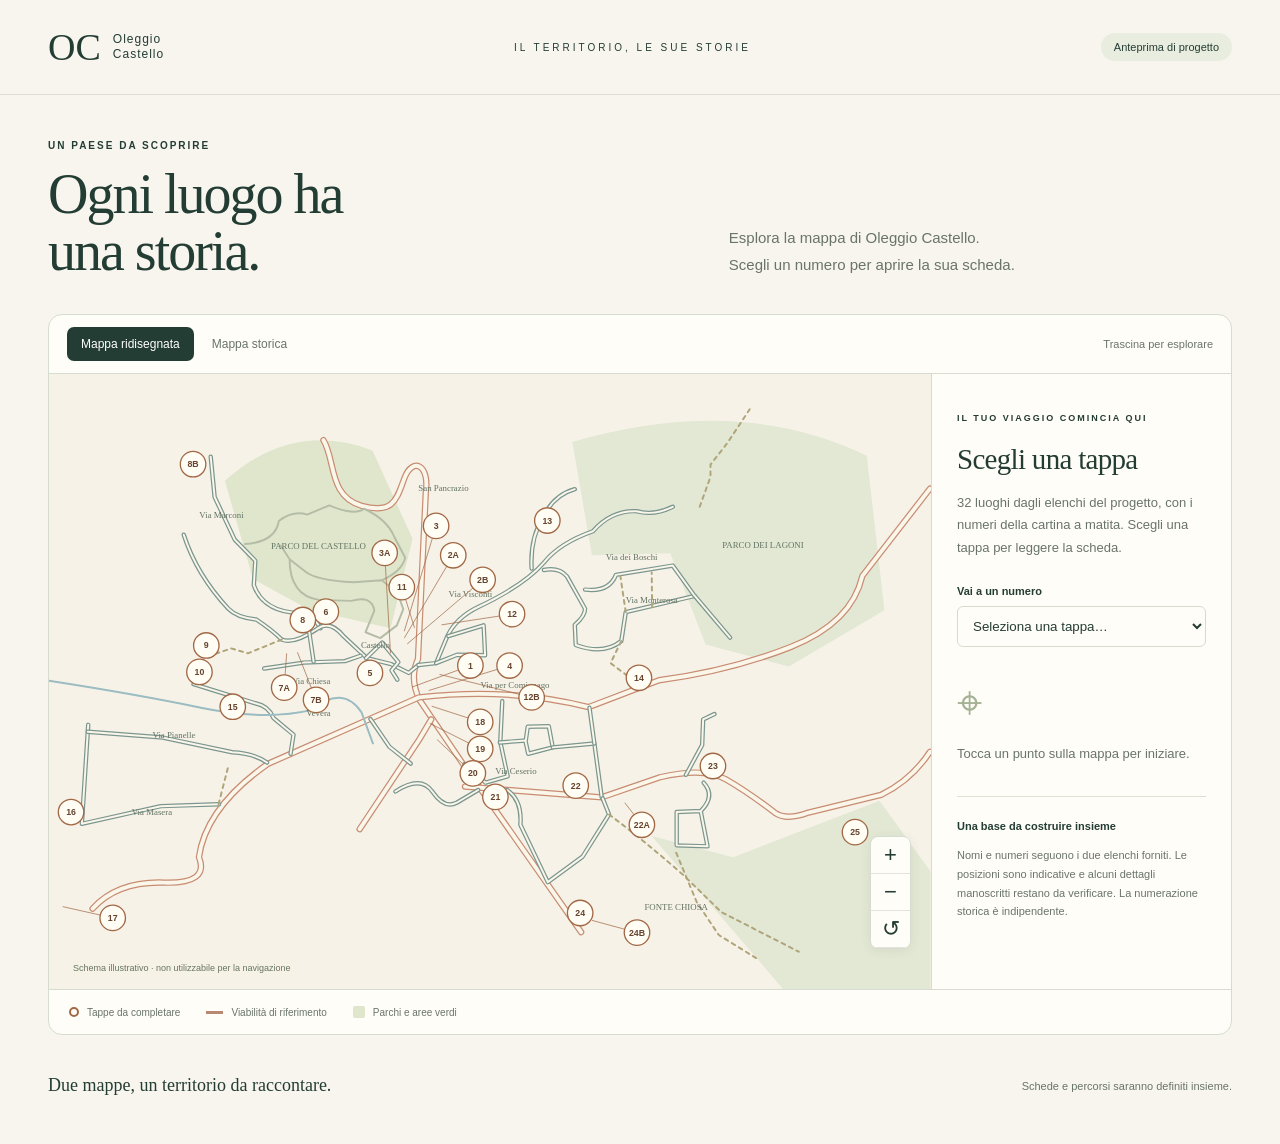
==== mappa/index.html @ 848aa06e "Add interactive places map below webapp heading" ====
<!doctype html>
<html lang="it"><head><meta charset="utf-8"><meta name="viewport" content="width=device-width, initial-scale=1"><title>Oleggio Castello · La mappa dei luoghi</title><link rel="stylesheet" href="mappa.css"></head>
<body><header><a class="brand" href="./">OC<span>Oleggio<br>Castello</span></a><span class="edition">IL TERRITORIO, LE SUE STORIE</span><span class="badge">Anteprima di progetto</span></header>
<main><section class="intro"><p class="eyebrow">UN PAESE DA SCOPRIRE</p><h1>Ogni luogo ha<br>una storia.</h1><p>Esplora la mappa di Oleggio Castello.<br>Scegli un numero per aprire la sua scheda.</p></section>
<section class="explorer" aria-label="Mappa dei luoghi"><div class="toolbar"><div class="tabs" role="group" aria-label="Vista della mappa"><button data-layer="clean" aria-pressed="true">Mappa ridisegnata</button><button data-layer="history" aria-pressed="false">Mappa storica</button></div><span class="map-hint">Trascina per esplorare</span></div>
<div class="workspace"><div class="canvas"><svg id="map" viewBox="0 0 1800 1255" aria-label="Mappa interattiva delle tappe di Oleggio Castello"><image id="base" href="assets/mappa.svg" width="1800" height="1255"/><g id="routes"></g><g id="pins"></g></svg><div class="zoom" aria-label="Controlli mappa"><button id="plus" aria-label="Ingrandisci">+</button><button id="minus" aria-label="Riduci">−</button><button id="reset" aria-label="Mostra tutta la mappa">↺</button></div><span class="canvas-note">Schema illustrativo · non utilizzabile per la navigazione</span></div>
<aside id="details" aria-live="polite"><p class="eyebrow">IL TUO VIAGGIO COMINCIA QUI</p><h2>Scegli una tappa</h2><p class="muted">32 luoghi dagli elenchi del progetto, con i numeri della cartina a matita. Scegli una tappa per leggere la scheda.</p><label for="point-list">Vai a un numero</label><select id="point-list"><option value="">Seleziona una tappa…</option></select><div id="card"><div class="empty-icon">⌖</div><p class="muted">Tocca un punto sulla mappa per iniziare.</p></div><div class="editor-note"><strong>Una base da costruire insieme</strong><p>Nomi e numeri seguono i due elenchi forniti. Le posizioni sono indicative e alcuni dettagli manoscritti restano da verificare. La numerazione storica è indipendente.</p></div></aside></div>
<div class="legend"><span><i class="dot"></i>Tappe da completare</span><span><i class="line"></i>Viabilità di riferimento</span><span><i class="park"></i>Parchi e aree verdi</span></div></section>
<footer><p>Due mappe, un territorio da raccontare.</p><span>Schede e percorsi saranno definiti insieme.</span></footer></main><script src="punti.js"></script><script src="mappa.js"></script></body></html>
---- mappa/mappa.css ----
:root{--ink:#243d34;--muted:#69746b;--cream:#f7f5ee;--gold:#ad6b46}*{box-sizing:border-box}body{margin:0;background:var(--cream);color:var(--ink);font-family:Segoe UI,Arial,sans-serif}header{max-width:1500px;margin:auto;padding:25px 48px;display:flex;align-items:center;justify-content:space-between;border-bottom:1px solid #dcded3}.brand{display:flex;align-items:center;gap:12px;text-decoration:none;color:inherit;font:38px Georgia,serif}.brand span{font:12px/1.25 Segoe UI,sans-serif;letter-spacing:1px}.edition{font-size:10px;letter-spacing:3px}.badge{font-size:11px;background:#e9eddf;border-radius:20px;padding:8px 13px}main{max-width:1500px;margin:auto;padding:0 48px}.intro{padding:45px 0 34px;display:grid;grid-template-columns:1.2fr 1fr;align-items:end}.eyebrow{font-size:10px;font-weight:600;letter-spacing:2px}.intro .eyebrow{grid-column:1/-1;margin:0 0 15px}h1{font:56px/1.02 Georgia,serif;letter-spacing:-2px;margin:0}.intro>p:last-child{font-size:15px;line-height:1.8;margin:0 0 2px 35px;color:var(--muted)}.explorer{border:1px solid #d6dccf;border-radius:14px;overflow:hidden;background:#fffdf7}.toolbar{display:flex;align-items:center;justify-content:space-between;padding:12px 18px;border-bottom:1px solid #d6dccf;gap:10px}.tabs{display:flex;gap:4px;flex-wrap:wrap}button{font:inherit;cursor:pointer}button:focus-visible,select:focus-visible{outline:3px solid #b9774d;outline-offset:3px}.tabs button{border:0;background:transparent;color:var(--muted);font-size:12px;border-radius:7px;padding:10px 14px}.tabs button[aria-pressed=true]{background:var(--ink);color:white}.map-hint{font-size:11px;color:var(--muted)}.workspace{display:grid;grid-template-columns:minmax(0,1fr) 300px}.canvas{position:relative;min-width:0;background:#f6f2e7}#map{display:block;width:100%;height:100%;min-height:570px;max-height:700px;touch-action:none;cursor:grab}#map:active{cursor:grabbing}.pin{cursor:pointer}.pin circle{fill:#fffdf4;stroke:#a26845;stroke-width:2.7;transition:fill .15s}.pin text{font:600 19px Segoe UI,sans-serif;fill:#66442f;pointer-events:none}.pin:hover circle,.pin.active circle,.pin:focus circle{fill:#a26845}.pin:hover text,.pin.active text,.pin:focus text{fill:#fff}.pin:focus{outline:none}.leader{stroke:#a26845;stroke-width:1.8;opacity:.8}.zoom{position:absolute;bottom:40px;left:20px;display:flex;flex-direction:column;box-shadow:0 2px 12px #243d3412;border:1px solid #d6dccf;border-radius:8px;overflow:hidden}.zoom button{border:0;border-bottom:1px solid #e2e3da;background:#fffdf7;color:var(--ink);width:39px;height:37px;font-size:22px}.canvas-note{position:absolute;bottom:12px;left:20px;font-size:9px;color:#667463;background:#f6f2e7d9;padding:4px;border-radius:3px;pointer-events:none}aside{padding:30px 25px;border-left:1px solid #d6dccf}aside .eyebrow{font-size:9px}h2{font:29px/1.15 Georgia,serif;letter-spacing:-.7px;margin:20px 0 15px}.muted{font-size:13px;line-height:1.75;color:var(--muted)}label{display:block;font-size:11px;font-weight:600;margin:25px 0 9px}select{width:100%;padding:11px;border:1px solid #d7dbce;background:#fffdf7;border-radius:6px;color:var(--ink)}.empty-icon{font-size:45px;color:#a4b194;margin-top:30px}.editor-note{border-top:1px solid #dce0d3;margin-top:30px;padding-top:20px;font-size:11px;color:var(--muted);line-height:1.7}.editor-note strong{color:var(--ink)}.editor-note p{margin-bottom:0}.card-number{margin-top:25px;background:#a26845;color:white;display:inline-block;padding:8px 12px;border-radius:7px;font-size:13px}.status{font-size:10px;text-transform:uppercase;letter-spacing:1px;color:#9a603e;margin-top:25px}.legend{display:flex;gap:26px;flex-wrap:wrap;padding:16px 20px;border-top:1px solid #d6dccf;font-size:10px;color:var(--muted)}.legend span{display:flex;align-items:center;gap:8px}.dot{width:10px;height:10px;border:2px solid #a26845;border-radius:50%}.line{width:17px;height:3px;background:#b88872}.park{width:12px;height:12px;background:#dfe6cc;border-radius:2px}footer{padding:22px 0 30px;display:flex;justify-content:space-between;align-items:center;font:18px Georgia,serif}footer span{font:11px Segoe UI,sans-serif;color:var(--muted)}@media(max-width:800px){header{padding:20px}.edition{display:none}main{padding:0 16px}.intro{padding-top:30px;display:block}h1{font-size:44px}.intro>p:last-child{margin:20px 0 0;font-size:13px}.workspace{grid-template-columns:1fr}.toolbar{padding:9px}.map-hint{display:none}.tabs button{padding:9px;font-size:10px}#map{min-height:360px;max-height:440px}aside{border-left:0;border-top:1px solid #d6dccf;padding:24px}.legend{gap:15px;font-size:9px}footer{display:block}footer p{margin-bottom:8px}.editor-note{margin-top:22px}}@media(prefers-reduced-motion:reduce){*{transition:none!important}}

.source-notes{font-size:12px}.position-note{font-size:10px;line-height:1.65;color:#69746b}.source-link{display:inline-block;font-size:11px;color:#805234;text-underline-offset:3px;margin:4px 0 10px}.pin text{font-size:18px}.zoom{left:auto;right:20px}

.place-photo{margin:20px 0}.place-photo img{display:block;width:100%;height:auto;border-radius:6px;border:1px solid #ded7c5}.place-photo a{display:block}.place-photo figcaption{font-size:10px;line-height:1.6;color:var(--muted);margin-top:8px}.citation{color:#805234;text-underline-offset:3px;font-size:11px}#card h3{font:22px/1.2 Georgia,serif;margin:27px 0 14px}.workspace{align-items:start}.canvas{align-self:stretch}aside{min-height:100%}

.embedded body{background:transparent}.embedded body>header,.embedded .intro,.embedded footer{display:none}.embedded main{padding:0;max-width:none}.embedded .explorer{border-radius:18px}.embedded .editor-note{display:none}
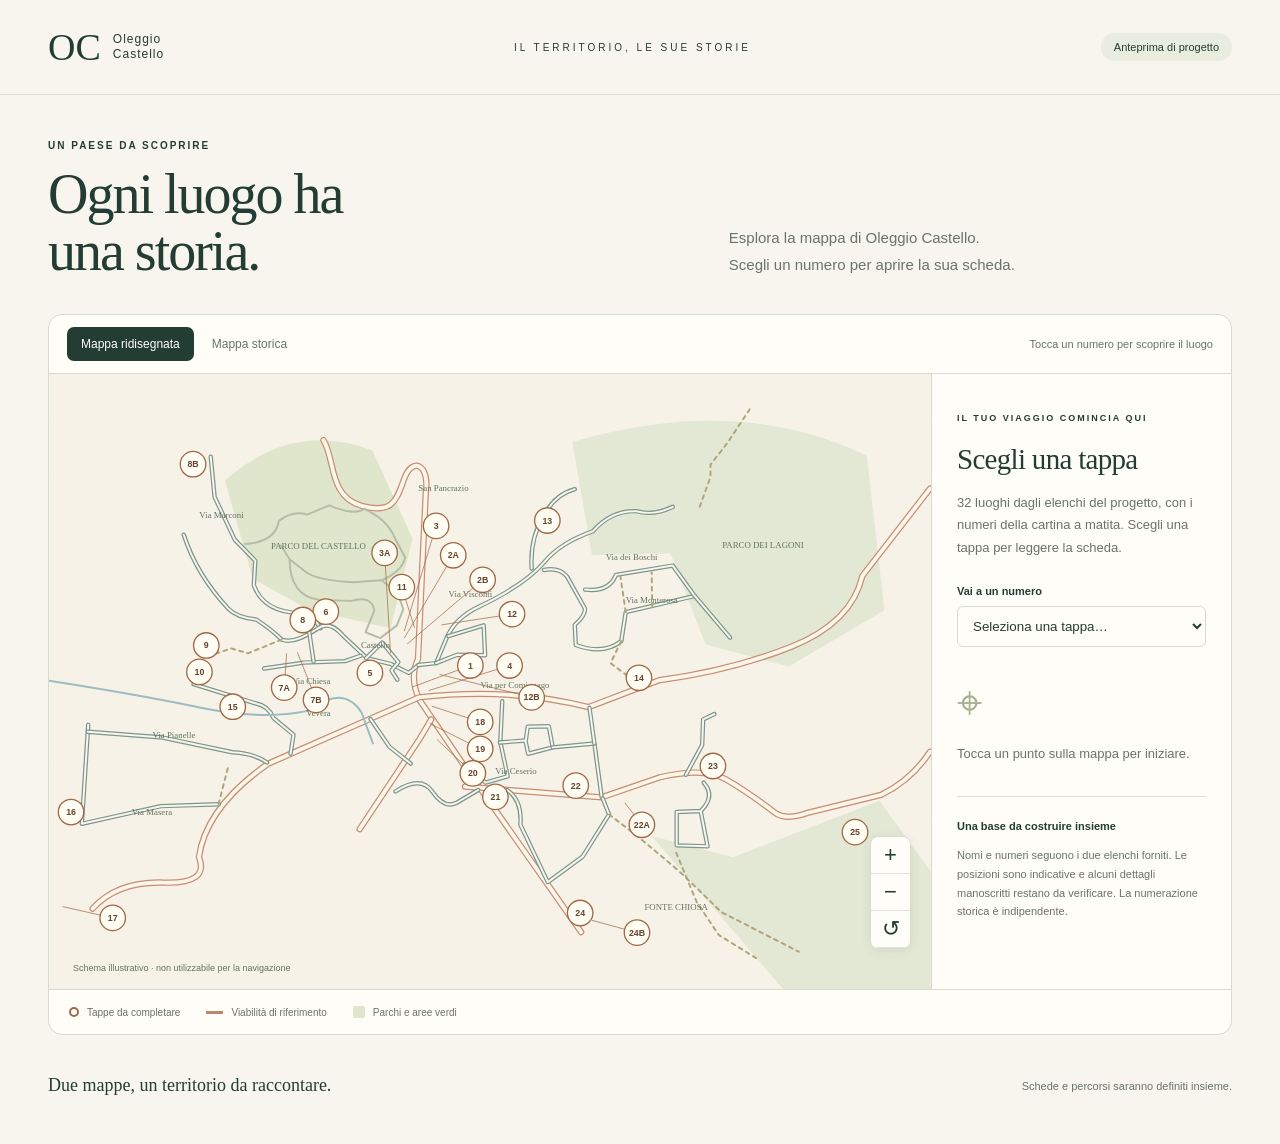
==== commit 3b5fbbc3: "Disable map dragging while keeping zoom and place selection" ====
--- a/mappa/index.html
+++ b/mappa/index.html
@@ -1,9 +1,9 @@
 <!doctype html>
-<html lang="it"><head><meta charset="utf-8"><meta name="viewport" content="width=device-width, initial-scale=1"><title>Oleggio Castello · La mappa dei luoghi</title><link rel="stylesheet" href="mappa.css"></head>
+<html lang="it"><head><meta charset="utf-8"><meta name="viewport" content="width=device-width, initial-scale=1"><title>Oleggio Castello · La mappa dei luoghi</title><link rel="stylesheet" href="mappa.css?v=fissa-zoom-1"></head>
 <body><header><a class="brand" href="./">OC<span>Oleggio<br>Castello</span></a><span class="edition">IL TERRITORIO, LE SUE STORIE</span><span class="badge">Anteprima di progetto</span></header>
 <main><section class="intro"><p class="eyebrow">UN PAESE DA SCOPRIRE</p><h1>Ogni luogo ha<br>una storia.</h1><p>Esplora la mappa di Oleggio Castello.<br>Scegli un numero per aprire la sua scheda.</p></section>
-<section class="explorer" aria-label="Mappa dei luoghi"><div class="toolbar"><div class="tabs" role="group" aria-label="Vista della mappa"><button data-layer="clean" aria-pressed="true">Mappa ridisegnata</button><button data-layer="history" aria-pressed="false">Mappa storica</button></div><span class="map-hint">Trascina per esplorare</span></div>
+<section class="explorer" aria-label="Mappa dei luoghi"><div class="toolbar"><div class="tabs" role="group" aria-label="Vista della mappa"><button data-layer="clean" aria-pressed="true">Mappa ridisegnata</button><button data-layer="history" aria-pressed="false">Mappa storica</button></div><span class="map-hint">Tocca un numero per scoprire il luogo</span></div>
 <div class="workspace"><div class="canvas"><svg id="map" viewBox="0 0 1800 1255" aria-label="Mappa interattiva delle tappe di Oleggio Castello"><image id="base" href="assets/mappa.svg" width="1800" height="1255"/><g id="routes"></g><g id="pins"></g></svg><div class="zoom" aria-label="Controlli mappa"><button id="plus" aria-label="Ingrandisci">+</button><button id="minus" aria-label="Riduci">−</button><button id="reset" aria-label="Mostra tutta la mappa">↺</button></div><span class="canvas-note">Schema illustrativo · non utilizzabile per la navigazione</span></div>
 <aside id="details" aria-live="polite"><p class="eyebrow">IL TUO VIAGGIO COMINCIA QUI</p><h2>Scegli una tappa</h2><p class="muted">32 luoghi dagli elenchi del progetto, con i numeri della cartina a matita. Scegli una tappa per leggere la scheda.</p><label for="point-list">Vai a un numero</label><select id="point-list"><option value="">Seleziona una tappa…</option></select><div id="card"><div class="empty-icon">⌖</div><p class="muted">Tocca un punto sulla mappa per iniziare.</p></div><div class="editor-note"><strong>Una base da costruire insieme</strong><p>Nomi e numeri seguono i due elenchi forniti. Le posizioni sono indicative e alcuni dettagli manoscritti restano da verificare. La numerazione storica è indipendente.</p></div></aside></div>
 <div class="legend"><span><i class="dot"></i>Tappe da completare</span><span><i class="line"></i>Viabilità di riferimento</span><span><i class="park"></i>Parchi e aree verdi</span></div></section>
-<footer><p>Due mappe, un territorio da raccontare.</p><span>Schede e percorsi saranno definiti insieme.</span></footer></main><script src="punti.js"></script><script src="mappa.js"></script></body></html>
+<footer><p>Due mappe, un territorio da raccontare.</p><span>Schede e percorsi saranno definiti insieme.</span></footer></main><script src="punti.js"></script><script src="mappa.js?v=fissa-zoom-1"></script></body></html>
--- a/mappa/mappa.css
+++ b/mappa/mappa.css
@@ -1,4 +1,4 @@
-:root{--ink:#243d34;--muted:#69746b;--cream:#f7f5ee;--gold:#ad6b46}*{box-sizing:border-box}body{margin:0;background:var(--cream);color:var(--ink);font-family:Segoe UI,Arial,sans-serif}header{max-width:1500px;margin:auto;padding:25px 48px;display:flex;align-items:center;justify-content:space-between;border-bottom:1px solid #dcded3}.brand{display:flex;align-items:center;gap:12px;text-decoration:none;color:inherit;font:38px Georgia,serif}.brand span{font:12px/1.25 Segoe UI,sans-serif;letter-spacing:1px}.edition{font-size:10px;letter-spacing:3px}.badge{font-size:11px;background:#e9eddf;border-radius:20px;padding:8px 13px}main{max-width:1500px;margin:auto;padding:0 48px}.intro{padding:45px 0 34px;display:grid;grid-template-columns:1.2fr 1fr;align-items:end}.eyebrow{font-size:10px;font-weight:600;letter-spacing:2px}.intro .eyebrow{grid-column:1/-1;margin:0 0 15px}h1{font:56px/1.02 Georgia,serif;letter-spacing:-2px;margin:0}.intro>p:last-child{font-size:15px;line-height:1.8;margin:0 0 2px 35px;color:var(--muted)}.explorer{border:1px solid #d6dccf;border-radius:14px;overflow:hidden;background:#fffdf7}.toolbar{display:flex;align-items:center;justify-content:space-between;padding:12px 18px;border-bottom:1px solid #d6dccf;gap:10px}.tabs{display:flex;gap:4px;flex-wrap:wrap}button{font:inherit;cursor:pointer}button:focus-visible,select:focus-visible{outline:3px solid #b9774d;outline-offset:3px}.tabs button{border:0;background:transparent;color:var(--muted);font-size:12px;border-radius:7px;padding:10px 14px}.tabs button[aria-pressed=true]{background:var(--ink);color:white}.map-hint{font-size:11px;color:var(--muted)}.workspace{display:grid;grid-template-columns:minmax(0,1fr) 300px}.canvas{position:relative;min-width:0;background:#f6f2e7}#map{display:block;width:100%;height:100%;min-height:570px;max-height:700px;touch-action:none;cursor:grab}#map:active{cursor:grabbing}.pin{cursor:pointer}.pin circle{fill:#fffdf4;stroke:#a26845;stroke-width:2.7;transition:fill .15s}.pin text{font:600 19px Segoe UI,sans-serif;fill:#66442f;pointer-events:none}.pin:hover circle,.pin.active circle,.pin:focus circle{fill:#a26845}.pin:hover text,.pin.active text,.pin:focus text{fill:#fff}.pin:focus{outline:none}.leader{stroke:#a26845;stroke-width:1.8;opacity:.8}.zoom{position:absolute;bottom:40px;left:20px;display:flex;flex-direction:column;box-shadow:0 2px 12px #243d3412;border:1px solid #d6dccf;border-radius:8px;overflow:hidden}.zoom button{border:0;border-bottom:1px solid #e2e3da;background:#fffdf7;color:var(--ink);width:39px;height:37px;font-size:22px}.canvas-note{position:absolute;bottom:12px;left:20px;font-size:9px;color:#667463;background:#f6f2e7d9;padding:4px;border-radius:3px;pointer-events:none}aside{padding:30px 25px;border-left:1px solid #d6dccf}aside .eyebrow{font-size:9px}h2{font:29px/1.15 Georgia,serif;letter-spacing:-.7px;margin:20px 0 15px}.muted{font-size:13px;line-height:1.75;color:var(--muted)}label{display:block;font-size:11px;font-weight:600;margin:25px 0 9px}select{width:100%;padding:11px;border:1px solid #d7dbce;background:#fffdf7;border-radius:6px;color:var(--ink)}.empty-icon{font-size:45px;color:#a4b194;margin-top:30px}.editor-note{border-top:1px solid #dce0d3;margin-top:30px;padding-top:20px;font-size:11px;color:var(--muted);line-height:1.7}.editor-note strong{color:var(--ink)}.editor-note p{margin-bottom:0}.card-number{margin-top:25px;background:#a26845;color:white;display:inline-block;padding:8px 12px;border-radius:7px;font-size:13px}.status{font-size:10px;text-transform:uppercase;letter-spacing:1px;color:#9a603e;margin-top:25px}.legend{display:flex;gap:26px;flex-wrap:wrap;padding:16px 20px;border-top:1px solid #d6dccf;font-size:10px;color:var(--muted)}.legend span{display:flex;align-items:center;gap:8px}.dot{width:10px;height:10px;border:2px solid #a26845;border-radius:50%}.line{width:17px;height:3px;background:#b88872}.park{width:12px;height:12px;background:#dfe6cc;border-radius:2px}footer{padding:22px 0 30px;display:flex;justify-content:space-between;align-items:center;font:18px Georgia,serif}footer span{font:11px Segoe UI,sans-serif;color:var(--muted)}@media(max-width:800px){header{padding:20px}.edition{display:none}main{padding:0 16px}.intro{padding-top:30px;display:block}h1{font-size:44px}.intro>p:last-child{margin:20px 0 0;font-size:13px}.workspace{grid-template-columns:1fr}.toolbar{padding:9px}.map-hint{display:none}.tabs button{padding:9px;font-size:10px}#map{min-height:360px;max-height:440px}aside{border-left:0;border-top:1px solid #d6dccf;padding:24px}.legend{gap:15px;font-size:9px}footer{display:block}footer p{margin-bottom:8px}.editor-note{margin-top:22px}}@media(prefers-reduced-motion:reduce){*{transition:none!important}}
+:root{--ink:#243d34;--muted:#69746b;--cream:#f7f5ee;--gold:#ad6b46}*{box-sizing:border-box}body{margin:0;background:var(--cream);color:var(--ink);font-family:Segoe UI,Arial,sans-serif}header{max-width:1500px;margin:auto;padding:25px 48px;display:flex;align-items:center;justify-content:space-between;border-bottom:1px solid #dcded3}.brand{display:flex;align-items:center;gap:12px;text-decoration:none;color:inherit;font:38px Georgia,serif}.brand span{font:12px/1.25 Segoe UI,sans-serif;letter-spacing:1px}.edition{font-size:10px;letter-spacing:3px}.badge{font-size:11px;background:#e9eddf;border-radius:20px;padding:8px 13px}main{max-width:1500px;margin:auto;padding:0 48px}.intro{padding:45px 0 34px;display:grid;grid-template-columns:1.2fr 1fr;align-items:end}.eyebrow{font-size:10px;font-weight:600;letter-spacing:2px}.intro .eyebrow{grid-column:1/-1;margin:0 0 15px}h1{font:56px/1.02 Georgia,serif;letter-spacing:-2px;margin:0}.intro>p:last-child{font-size:15px;line-height:1.8;margin:0 0 2px 35px;color:var(--muted)}.explorer{border:1px solid #d6dccf;border-radius:14px;overflow:hidden;background:#fffdf7}.toolbar{display:flex;align-items:center;justify-content:space-between;padding:12px 18px;border-bottom:1px solid #d6dccf;gap:10px}.tabs{display:flex;gap:4px;flex-wrap:wrap}button{font:inherit;cursor:pointer}button:focus-visible,select:focus-visible{outline:3px solid #b9774d;outline-offset:3px}.tabs button{border:0;background:transparent;color:var(--muted);font-size:12px;border-radius:7px;padding:10px 14px}.tabs button[aria-pressed=true]{background:var(--ink);color:white}.map-hint{font-size:11px;color:var(--muted)}.workspace{display:grid;grid-template-columns:minmax(0,1fr) 300px}.canvas{position:relative;min-width:0;background:#f6f2e7}#map{display:block;width:100%;height:100%;min-height:570px;max-height:700px;touch-action:pan-y pinch-zoom;cursor:default}.pin{cursor:pointer}.pin circle{fill:#fffdf4;stroke:#a26845;stroke-width:2.7;transition:fill .15s}.pin text{font:600 19px Segoe UI,sans-serif;fill:#66442f;pointer-events:none}.pin:hover circle,.pin.active circle,.pin:focus circle{fill:#a26845}.pin:hover text,.pin.active text,.pin:focus text{fill:#fff}.pin:focus{outline:none}.leader{stroke:#a26845;stroke-width:1.8;opacity:.8}.zoom{position:absolute;bottom:40px;left:20px;display:flex;flex-direction:column;box-shadow:0 2px 12px #243d3412;border:1px solid #d6dccf;border-radius:8px;overflow:hidden}.zoom button{border:0;border-bottom:1px solid #e2e3da;background:#fffdf7;color:var(--ink);width:39px;height:37px;font-size:22px}.canvas-note{position:absolute;bottom:12px;left:20px;font-size:9px;color:#667463;background:#f6f2e7d9;padding:4px;border-radius:3px;pointer-events:none}aside{padding:30px 25px;border-left:1px solid #d6dccf}aside .eyebrow{font-size:9px}h2{font:29px/1.15 Georgia,serif;letter-spacing:-.7px;margin:20px 0 15px}.muted{font-size:13px;line-height:1.75;color:var(--muted)}label{display:block;font-size:11px;font-weight:600;margin:25px 0 9px}select{width:100%;padding:11px;border:1px solid #d7dbce;background:#fffdf7;border-radius:6px;color:var(--ink)}.empty-icon{font-size:45px;color:#a4b194;margin-top:30px}.editor-note{border-top:1px solid #dce0d3;margin-top:30px;padding-top:20px;font-size:11px;color:var(--muted);line-height:1.7}.editor-note strong{color:var(--ink)}.editor-note p{margin-bottom:0}.card-number{margin-top:25px;background:#a26845;color:white;display:inline-block;padding:8px 12px;border-radius:7px;font-size:13px}.status{font-size:10px;text-transform:uppercase;letter-spacing:1px;color:#9a603e;margin-top:25px}.legend{display:flex;gap:26px;flex-wrap:wrap;padding:16px 20px;border-top:1px solid #d6dccf;font-size:10px;color:var(--muted)}.legend span{display:flex;align-items:center;gap:8px}.dot{width:10px;height:10px;border:2px solid #a26845;border-radius:50%}.line{width:17px;height:3px;background:#b88872}.park{width:12px;height:12px;background:#dfe6cc;border-radius:2px}footer{padding:22px 0 30px;display:flex;justify-content:space-between;align-items:center;font:18px Georgia,serif}footer span{font:11px Segoe UI,sans-serif;color:var(--muted)}@media(max-width:800px){header{padding:20px}.edition{display:none}main{padding:0 16px}.intro{padding-top:30px;display:block}h1{font-size:44px}.intro>p:last-child{margin:20px 0 0;font-size:13px}.workspace{grid-template-columns:1fr}.toolbar{padding:9px}.map-hint{display:none}.tabs button{padding:9px;font-size:10px}#map{min-height:360px;max-height:440px}aside{border-left:0;border-top:1px solid #d6dccf;padding:24px}.legend{gap:15px;font-size:9px}footer{display:block}footer p{margin-bottom:8px}.editor-note{margin-top:22px}}@media(prefers-reduced-motion:reduce){*{transition:none!important}}
 
 .source-notes{font-size:12px}.position-note{font-size:10px;line-height:1.65;color:#69746b}.source-link{display:inline-block;font-size:11px;color:#805234;text-underline-offset:3px;margin:4px 0 10px}.pin text{font-size:18px}.zoom{left:auto;right:20px}
 
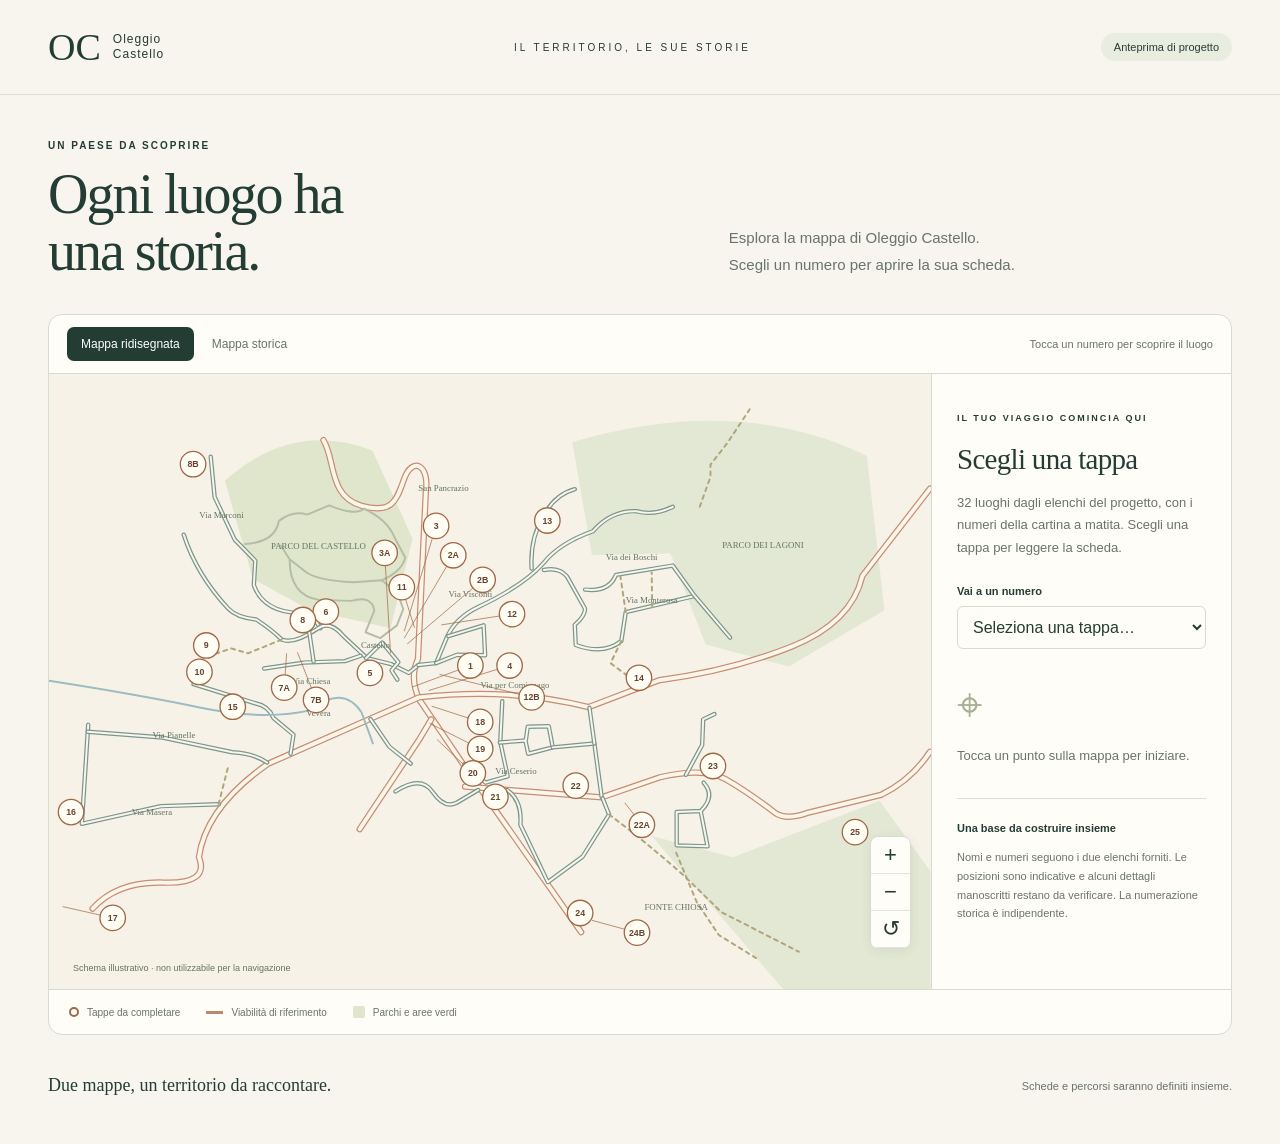
==== commit 25580799: "Keep page scale fixed and scroll selected map points into view" ====
--- a/mappa/index.html
+++ b/mappa/index.html
@@ -1,9 +1,9 @@
 <!doctype html>
-<html lang="it"><head><meta charset="utf-8"><meta name="viewport" content="width=device-width, initial-scale=1"><title>Oleggio Castello · La mappa dei luoghi</title><link rel="stylesheet" href="mappa.css?v=fissa-zoom-1"></head>
+<html lang="it"><head><meta charset="utf-8"><meta name="viewport" content="width=device-width,initial-scale=1,maximum-scale=1,user-scalable=no,viewport-fit=cover"><title>Oleggio Castello · La mappa dei luoghi</title><link rel="stylesheet" href="mappa.css?v=touch-fixed-1"><script src="page-touch.js?v=touch-fixed-1" defer></script></head>
 <body><header><a class="brand" href="./">OC<span>Oleggio<br>Castello</span></a><span class="edition">IL TERRITORIO, LE SUE STORIE</span><span class="badge">Anteprima di progetto</span></header>
 <main><section class="intro"><p class="eyebrow">UN PAESE DA SCOPRIRE</p><h1>Ogni luogo ha<br>una storia.</h1><p>Esplora la mappa di Oleggio Castello.<br>Scegli un numero per aprire la sua scheda.</p></section>
 <section class="explorer" aria-label="Mappa dei luoghi"><div class="toolbar"><div class="tabs" role="group" aria-label="Vista della mappa"><button data-layer="clean" aria-pressed="true">Mappa ridisegnata</button><button data-layer="history" aria-pressed="false">Mappa storica</button></div><span class="map-hint">Tocca un numero per scoprire il luogo</span></div>
 <div class="workspace"><div class="canvas"><svg id="map" viewBox="0 0 1800 1255" aria-label="Mappa interattiva delle tappe di Oleggio Castello"><image id="base" href="assets/mappa.svg" width="1800" height="1255"/><g id="routes"></g><g id="pins"></g></svg><div class="zoom" aria-label="Controlli mappa"><button id="plus" aria-label="Ingrandisci">+</button><button id="minus" aria-label="Riduci">−</button><button id="reset" aria-label="Mostra tutta la mappa">↺</button></div><span class="canvas-note">Schema illustrativo · non utilizzabile per la navigazione</span></div>
 <aside id="details" aria-live="polite"><p class="eyebrow">IL TUO VIAGGIO COMINCIA QUI</p><h2>Scegli una tappa</h2><p class="muted">32 luoghi dagli elenchi del progetto, con i numeri della cartina a matita. Scegli una tappa per leggere la scheda.</p><label for="point-list">Vai a un numero</label><select id="point-list"><option value="">Seleziona una tappa…</option></select><div id="card"><div class="empty-icon">⌖</div><p class="muted">Tocca un punto sulla mappa per iniziare.</p></div><div class="editor-note"><strong>Una base da costruire insieme</strong><p>Nomi e numeri seguono i due elenchi forniti. Le posizioni sono indicative e alcuni dettagli manoscritti restano da verificare. La numerazione storica è indipendente.</p></div></aside></div>
 <div class="legend"><span><i class="dot"></i>Tappe da completare</span><span><i class="line"></i>Viabilità di riferimento</span><span><i class="park"></i>Parchi e aree verdi</span></div></section>
-<footer><p>Due mappe, un territorio da raccontare.</p><span>Schede e percorsi saranno definiti insieme.</span></footer></main><script src="punti.js"></script><script src="mappa.js?v=fissa-zoom-1"></script></body></html>
+<footer><p>Due mappe, un territorio da raccontare.</p><span>Schede e percorsi saranno definiti insieme.</span></footer></main><script src="punti.js"></script><script src="mappa.js?v=touch-fixed-1"></script></body></html>
--- a/mappa/mappa.css
+++ b/mappa/mappa.css
@@ -1,7 +1,11 @@
-:root{--ink:#243d34;--muted:#69746b;--cream:#f7f5ee;--gold:#ad6b46}*{box-sizing:border-box}body{margin:0;background:var(--cream);color:var(--ink);font-family:Segoe UI,Arial,sans-serif}header{max-width:1500px;margin:auto;padding:25px 48px;display:flex;align-items:center;justify-content:space-between;border-bottom:1px solid #dcded3}.brand{display:flex;align-items:center;gap:12px;text-decoration:none;color:inherit;font:38px Georgia,serif}.brand span{font:12px/1.25 Segoe UI,sans-serif;letter-spacing:1px}.edition{font-size:10px;letter-spacing:3px}.badge{font-size:11px;background:#e9eddf;border-radius:20px;padding:8px 13px}main{max-width:1500px;margin:auto;padding:0 48px}.intro{padding:45px 0 34px;display:grid;grid-template-columns:1.2fr 1fr;align-items:end}.eyebrow{font-size:10px;font-weight:600;letter-spacing:2px}.intro .eyebrow{grid-column:1/-1;margin:0 0 15px}h1{font:56px/1.02 Georgia,serif;letter-spacing:-2px;margin:0}.intro>p:last-child{font-size:15px;line-height:1.8;margin:0 0 2px 35px;color:var(--muted)}.explorer{border:1px solid #d6dccf;border-radius:14px;overflow:hidden;background:#fffdf7}.toolbar{display:flex;align-items:center;justify-content:space-between;padding:12px 18px;border-bottom:1px solid #d6dccf;gap:10px}.tabs{display:flex;gap:4px;flex-wrap:wrap}button{font:inherit;cursor:pointer}button:focus-visible,select:focus-visible{outline:3px solid #b9774d;outline-offset:3px}.tabs button{border:0;background:transparent;color:var(--muted);font-size:12px;border-radius:7px;padding:10px 14px}.tabs button[aria-pressed=true]{background:var(--ink);color:white}.map-hint{font-size:11px;color:var(--muted)}.workspace{display:grid;grid-template-columns:minmax(0,1fr) 300px}.canvas{position:relative;min-width:0;background:#f6f2e7}#map{display:block;width:100%;height:100%;min-height:570px;max-height:700px;touch-action:pan-y pinch-zoom;cursor:default}.pin{cursor:pointer}.pin circle{fill:#fffdf4;stroke:#a26845;stroke-width:2.7;transition:fill .15s}.pin text{font:600 19px Segoe UI,sans-serif;fill:#66442f;pointer-events:none}.pin:hover circle,.pin.active circle,.pin:focus circle{fill:#a26845}.pin:hover text,.pin.active text,.pin:focus text{fill:#fff}.pin:focus{outline:none}.leader{stroke:#a26845;stroke-width:1.8;opacity:.8}.zoom{position:absolute;bottom:40px;left:20px;display:flex;flex-direction:column;box-shadow:0 2px 12px #243d3412;border:1px solid #d6dccf;border-radius:8px;overflow:hidden}.zoom button{border:0;border-bottom:1px solid #e2e3da;background:#fffdf7;color:var(--ink);width:39px;height:37px;font-size:22px}.canvas-note{position:absolute;bottom:12px;left:20px;font-size:9px;color:#667463;background:#f6f2e7d9;padding:4px;border-radius:3px;pointer-events:none}aside{padding:30px 25px;border-left:1px solid #d6dccf}aside .eyebrow{font-size:9px}h2{font:29px/1.15 Georgia,serif;letter-spacing:-.7px;margin:20px 0 15px}.muted{font-size:13px;line-height:1.75;color:var(--muted)}label{display:block;font-size:11px;font-weight:600;margin:25px 0 9px}select{width:100%;padding:11px;border:1px solid #d7dbce;background:#fffdf7;border-radius:6px;color:var(--ink)}.empty-icon{font-size:45px;color:#a4b194;margin-top:30px}.editor-note{border-top:1px solid #dce0d3;margin-top:30px;padding-top:20px;font-size:11px;color:var(--muted);line-height:1.7}.editor-note strong{color:var(--ink)}.editor-note p{margin-bottom:0}.card-number{margin-top:25px;background:#a26845;color:white;display:inline-block;padding:8px 12px;border-radius:7px;font-size:13px}.status{font-size:10px;text-transform:uppercase;letter-spacing:1px;color:#9a603e;margin-top:25px}.legend{display:flex;gap:26px;flex-wrap:wrap;padding:16px 20px;border-top:1px solid #d6dccf;font-size:10px;color:var(--muted)}.legend span{display:flex;align-items:center;gap:8px}.dot{width:10px;height:10px;border:2px solid #a26845;border-radius:50%}.line{width:17px;height:3px;background:#b88872}.park{width:12px;height:12px;background:#dfe6cc;border-radius:2px}footer{padding:22px 0 30px;display:flex;justify-content:space-between;align-items:center;font:18px Georgia,serif}footer span{font:11px Segoe UI,sans-serif;color:var(--muted)}@media(max-width:800px){header{padding:20px}.edition{display:none}main{padding:0 16px}.intro{padding-top:30px;display:block}h1{font-size:44px}.intro>p:last-child{margin:20px 0 0;font-size:13px}.workspace{grid-template-columns:1fr}.toolbar{padding:9px}.map-hint{display:none}.tabs button{padding:9px;font-size:10px}#map{min-height:360px;max-height:440px}aside{border-left:0;border-top:1px solid #d6dccf;padding:24px}.legend{gap:15px;font-size:9px}footer{display:block}footer p{margin-bottom:8px}.editor-note{margin-top:22px}}@media(prefers-reduced-motion:reduce){*{transition:none!important}}
+:root{--ink:#243d34;--muted:#69746b;--cream:#f7f5ee;--gold:#ad6b46}*{box-sizing:border-box}body{margin:0;background:var(--cream);color:var(--ink);font-family:Segoe UI,Arial,sans-serif}header{max-width:1500px;margin:auto;padding:25px 48px;display:flex;align-items:center;justify-content:space-between;border-bottom:1px solid #dcded3}.brand{display:flex;align-items:center;gap:12px;text-decoration:none;color:inherit;font:38px Georgia,serif}.brand span{font:12px/1.25 Segoe UI,sans-serif;letter-spacing:1px}.edition{font-size:10px;letter-spacing:3px}.badge{font-size:11px;background:#e9eddf;border-radius:20px;padding:8px 13px}main{max-width:1500px;margin:auto;padding:0 48px}.intro{padding:45px 0 34px;display:grid;grid-template-columns:1.2fr 1fr;align-items:end}.eyebrow{font-size:10px;font-weight:600;letter-spacing:2px}.intro .eyebrow{grid-column:1/-1;margin:0 0 15px}h1{font:56px/1.02 Georgia,serif;letter-spacing:-2px;margin:0}.intro>p:last-child{font-size:15px;line-height:1.8;margin:0 0 2px 35px;color:var(--muted)}.explorer{border:1px solid #d6dccf;border-radius:14px;overflow:hidden;background:#fffdf7}.toolbar{display:flex;align-items:center;justify-content:space-between;padding:12px 18px;border-bottom:1px solid #d6dccf;gap:10px}.tabs{display:flex;gap:4px;flex-wrap:wrap}button{font:inherit;cursor:pointer}button:focus-visible,select:focus-visible{outline:3px solid #b9774d;outline-offset:3px}.tabs button{border:0;background:transparent;color:var(--muted);font-size:12px;border-radius:7px;padding:10px 14px}.tabs button[aria-pressed=true]{background:var(--ink);color:white}.map-hint{font-size:11px;color:var(--muted)}.workspace{display:grid;grid-template-columns:minmax(0,1fr) 300px}.canvas{position:relative;min-width:0;background:#f6f2e7}#map{display:block;width:100%;height:100%;min-height:570px;max-height:700px;touch-action:pan-y;cursor:default}.pin{cursor:pointer}.pin circle{fill:#fffdf4;stroke:#a26845;stroke-width:2.7;transition:fill .15s}.pin text{font:600 19px Segoe UI,sans-serif;fill:#66442f;pointer-events:none}.pin:hover circle,.pin.active circle,.pin:focus circle{fill:#a26845}.pin:hover text,.pin.active text,.pin:focus text{fill:#fff}.pin:focus{outline:none}.leader{stroke:#a26845;stroke-width:1.8;opacity:.8}.zoom{position:absolute;bottom:40px;left:20px;display:flex;flex-direction:column;box-shadow:0 2px 12px #243d3412;border:1px solid #d6dccf;border-radius:8px;overflow:hidden}.zoom button{border:0;border-bottom:1px solid #e2e3da;background:#fffdf7;color:var(--ink);width:39px;height:37px;font-size:22px}.canvas-note{position:absolute;bottom:12px;left:20px;font-size:9px;color:#667463;background:#f6f2e7d9;padding:4px;border-radius:3px;pointer-events:none}aside{padding:30px 25px;border-left:1px solid #d6dccf}aside .eyebrow{font-size:9px}h2{font:29px/1.15 Georgia,serif;letter-spacing:-.7px;margin:20px 0 15px}.muted{font-size:13px;line-height:1.75;color:var(--muted)}label{display:block;font-size:11px;font-weight:600;margin:25px 0 9px}select{width:100%;padding:11px;border:1px solid #d7dbce;background:#fffdf7;border-radius:6px;color:var(--ink)}.empty-icon{font-size:45px;color:#a4b194;margin-top:30px}.editor-note{border-top:1px solid #dce0d3;margin-top:30px;padding-top:20px;font-size:11px;color:var(--muted);line-height:1.7}.editor-note strong{color:var(--ink)}.editor-note p{margin-bottom:0}.card-number{margin-top:25px;background:#a26845;color:white;display:inline-block;padding:8px 12px;border-radius:7px;font-size:13px}.status{font-size:10px;text-transform:uppercase;letter-spacing:1px;color:#9a603e;margin-top:25px}.legend{display:flex;gap:26px;flex-wrap:wrap;padding:16px 20px;border-top:1px solid #d6dccf;font-size:10px;color:var(--muted)}.legend span{display:flex;align-items:center;gap:8px}.dot{width:10px;height:10px;border:2px solid #a26845;border-radius:50%}.line{width:17px;height:3px;background:#b88872}.park{width:12px;height:12px;background:#dfe6cc;border-radius:2px}footer{padding:22px 0 30px;display:flex;justify-content:space-between;align-items:center;font:18px Georgia,serif}footer span{font:11px Segoe UI,sans-serif;color:var(--muted)}@media(max-width:800px){header{padding:20px}.edition{display:none}main{padding:0 16px}.intro{padding-top:30px;display:block}h1{font-size:44px}.intro>p:last-child{margin:20px 0 0;font-size:13px}.workspace{grid-template-columns:1fr}.toolbar{padding:9px}.map-hint{display:none}.tabs button{padding:9px;font-size:10px}#map{min-height:360px;max-height:440px}aside{border-left:0;border-top:1px solid #d6dccf;padding:24px}.legend{gap:15px;font-size:9px}footer{display:block}footer p{margin-bottom:8px}.editor-note{margin-top:22px}}@media(prefers-reduced-motion:reduce){*{transition:none!important}}
 
 .source-notes{font-size:12px}.position-note{font-size:10px;line-height:1.65;color:#69746b}.source-link{display:inline-block;font-size:11px;color:#805234;text-underline-offset:3px;margin:4px 0 10px}.pin text{font-size:18px}.zoom{left:auto;right:20px}
 
 .place-photo{margin:20px 0}.place-photo img{display:block;width:100%;height:auto;border-radius:6px;border:1px solid #ded7c5}.place-photo a{display:block}.place-photo figcaption{font-size:10px;line-height:1.6;color:var(--muted);margin-top:8px}.citation{color:#805234;text-underline-offset:3px;font-size:11px}#card h3{font:22px/1.2 Georgia,serif;margin:27px 0 14px}.workspace{align-items:start}.canvas{align-self:stretch}aside{min-height:100%}
 
 .embedded body{background:transparent}.embedded body>header,.embedded .intro,.embedded footer{display:none}.embedded main{padding:0;max-width:none}.embedded .explorer{border-radius:18px}.embedded .editor-note{display:none}
+
+.play-stage{display:block;margin:22px 0;padding:14px 16px;border-radius:9px;background:#205b49;color:white;text-decoration:none;text-align:center;font-size:14px;font-weight:600}.play-stage:focus-visible{outline:3px solid #ad6b46;outline-offset:3px}
+
+html,body{touch-action:pan-y;max-width:100%;overflow-x:clip}body{-webkit-text-size-adjust:100%;text-size-adjust:100%}main,.explorer,.workspace,.canvas,aside,#card{min-width:0}#card{scroll-margin-top:16px;outline:none}p,a,h2,figcaption{overflow-wrap:anywhere}select{max-width:100%;font-size:16px}button,a{touch-action:pan-y}
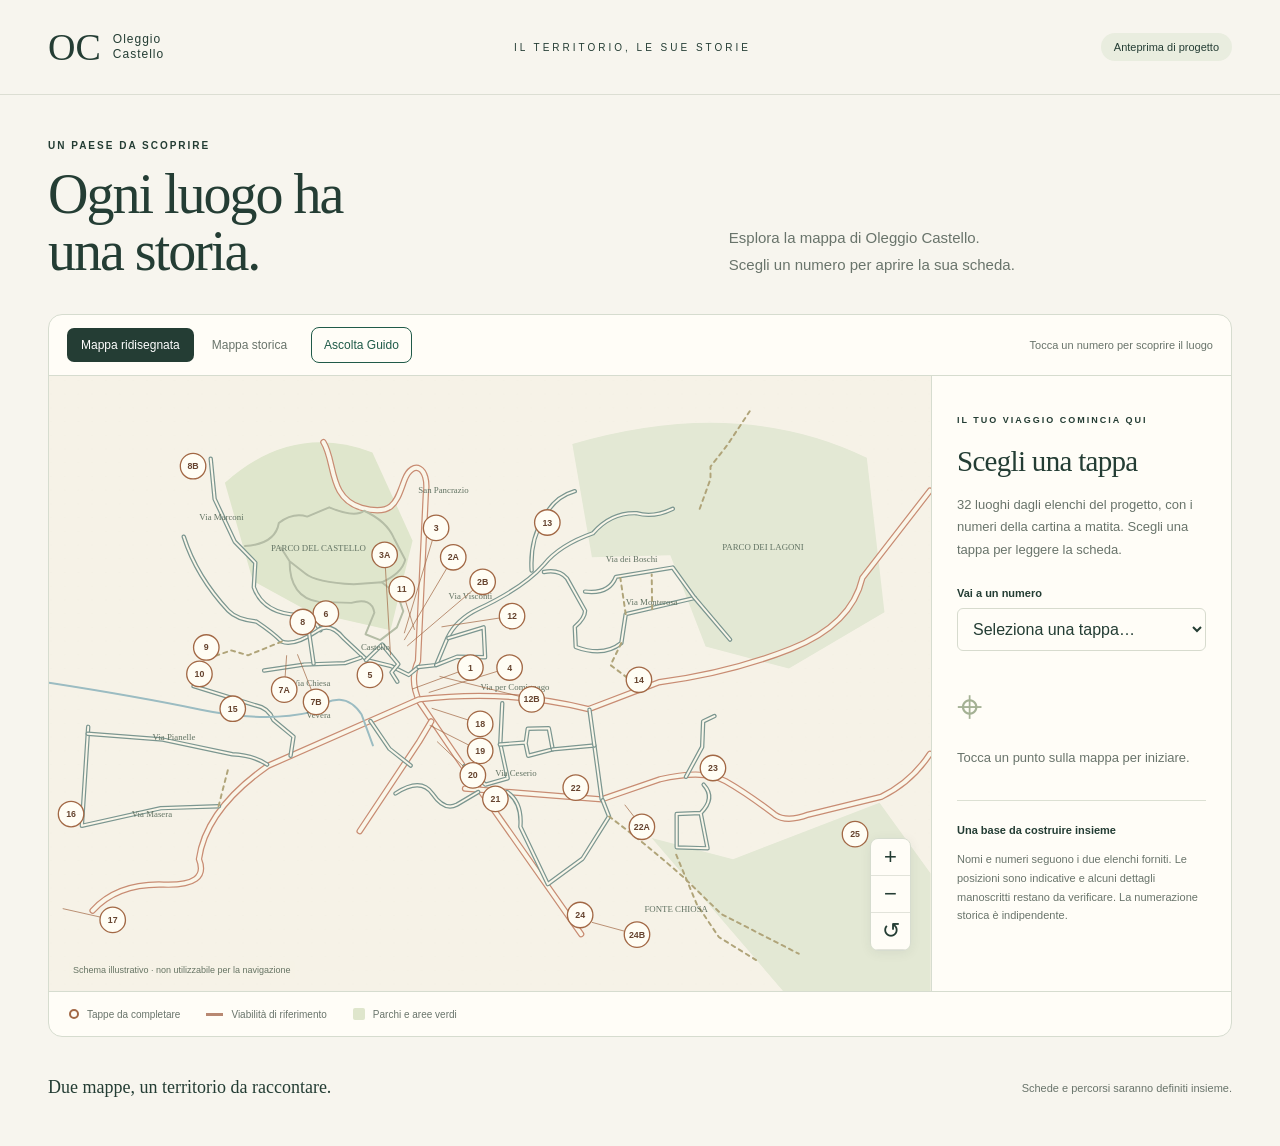
==== commit 916c07c7: "Use Guido's original male voice for every app narration" ====
--- a/mappa/index.html
+++ b/mappa/index.html
@@ -1,9 +1,9 @@
 <!doctype html>
-<html lang="it"><head><meta charset="utf-8"><meta name="viewport" content="width=device-width,initial-scale=1,maximum-scale=1,user-scalable=no,viewport-fit=cover"><title>Oleggio Castello · La mappa dei luoghi</title><link rel="stylesheet" href="mappa.css?v=touch-fixed-1"><script src="page-touch.js?v=touch-fixed-1" defer></script></head>
+<html lang="it"><head><meta charset="utf-8"><meta name="viewport" content="width=device-width,initial-scale=1,maximum-scale=1,user-scalable=no,viewport-fit=cover"><title>Oleggio Castello · La mappa dei luoghi</title><link rel="stylesheet" href="mappa.css?v=voce-guido-1"><script src="page-touch.js?v=voce-guido-1" defer></script><script src="../guido-voice.js?v=voce-guido-1"></script></head>
 <body><header><a class="brand" href="./">OC<span>Oleggio<br>Castello</span></a><span class="edition">IL TERRITORIO, LE SUE STORIE</span><span class="badge">Anteprima di progetto</span></header>
 <main><section class="intro"><p class="eyebrow">UN PAESE DA SCOPRIRE</p><h1>Ogni luogo ha<br>una storia.</h1><p>Esplora la mappa di Oleggio Castello.<br>Scegli un numero per aprire la sua scheda.</p></section>
-<section class="explorer" aria-label="Mappa dei luoghi"><div class="toolbar"><div class="tabs" role="group" aria-label="Vista della mappa"><button data-layer="clean" aria-pressed="true">Mappa ridisegnata</button><button data-layer="history" aria-pressed="false">Mappa storica</button></div><span class="map-hint">Tocca un numero per scoprire il luogo</span></div>
+<section class="explorer" aria-label="Mappa dei luoghi"><div class="toolbar"><div class="tabs" role="group" aria-label="Vista della mappa"><button data-layer="clean" aria-pressed="true">Mappa ridisegnata</button><button data-layer="history" aria-pressed="false">Mappa storica</button></div><button id="listenMap" class="voice-map">Ascolta Guido</button><span class="map-hint">Tocca un numero per scoprire il luogo</span></div>
 <div class="workspace"><div class="canvas"><svg id="map" viewBox="0 0 1800 1255" aria-label="Mappa interattiva delle tappe di Oleggio Castello"><image id="base" href="assets/mappa.svg" width="1800" height="1255"/><g id="routes"></g><g id="pins"></g></svg><div class="zoom" aria-label="Controlli mappa"><button id="plus" aria-label="Ingrandisci">+</button><button id="minus" aria-label="Riduci">−</button><button id="reset" aria-label="Mostra tutta la mappa">↺</button></div><span class="canvas-note">Schema illustrativo · non utilizzabile per la navigazione</span></div>
 <aside id="details" aria-live="polite"><p class="eyebrow">IL TUO VIAGGIO COMINCIA QUI</p><h2>Scegli una tappa</h2><p class="muted">32 luoghi dagli elenchi del progetto, con i numeri della cartina a matita. Scegli una tappa per leggere la scheda.</p><label for="point-list">Vai a un numero</label><select id="point-list"><option value="">Seleziona una tappa…</option></select><div id="card"><div class="empty-icon">⌖</div><p class="muted">Tocca un punto sulla mappa per iniziare.</p></div><div class="editor-note"><strong>Una base da costruire insieme</strong><p>Nomi e numeri seguono i due elenchi forniti. Le posizioni sono indicative e alcuni dettagli manoscritti restano da verificare. La numerazione storica è indipendente.</p></div></aside></div>
 <div class="legend"><span><i class="dot"></i>Tappe da completare</span><span><i class="line"></i>Viabilità di riferimento</span><span><i class="park"></i>Parchi e aree verdi</span></div></section>
-<footer><p>Due mappe, un territorio da raccontare.</p><span>Schede e percorsi saranno definiti insieme.</span></footer></main><script src="punti.js"></script><script src="mappa.js?v=touch-fixed-1"></script></body></html>
+<footer><p>Due mappe, un territorio da raccontare.</p><span>Schede e percorsi saranno definiti insieme.</span></footer></main><script src="punti.js"></script><script src="mappa.js?v=voce-guido-1"></script></body></html>
--- a/mappa/mappa.css
+++ b/mappa/mappa.css
@@ -9,3 +9,5 @@
 .play-stage{display:block;margin:22px 0;padding:14px 16px;border-radius:9px;background:#205b49;color:white;text-decoration:none;text-align:center;font-size:14px;font-weight:600}.play-stage:focus-visible{outline:3px solid #ad6b46;outline-offset:3px}
 
 html,body{touch-action:pan-y;max-width:100%;overflow-x:clip}body{-webkit-text-size-adjust:100%;text-size-adjust:100%}main,.explorer,.workspace,.canvas,aside,#card{min-width:0}#card{scroll-margin-top:16px;outline:none}p,a,h2,figcaption{overflow-wrap:anywhere}select{max-width:100%;font-size:16px}button,a{touch-action:pan-y}
+
+.voice-map,.voice-card{border:1px solid #205b49;background:#fffdf7;color:#205b49;border-radius:8px;padding:10px 12px;font-size:12px}.voice-card{display:block;width:100%;margin:0 0 20px}.toolbar{flex-wrap:wrap}.map-hint{margin-left:auto}
